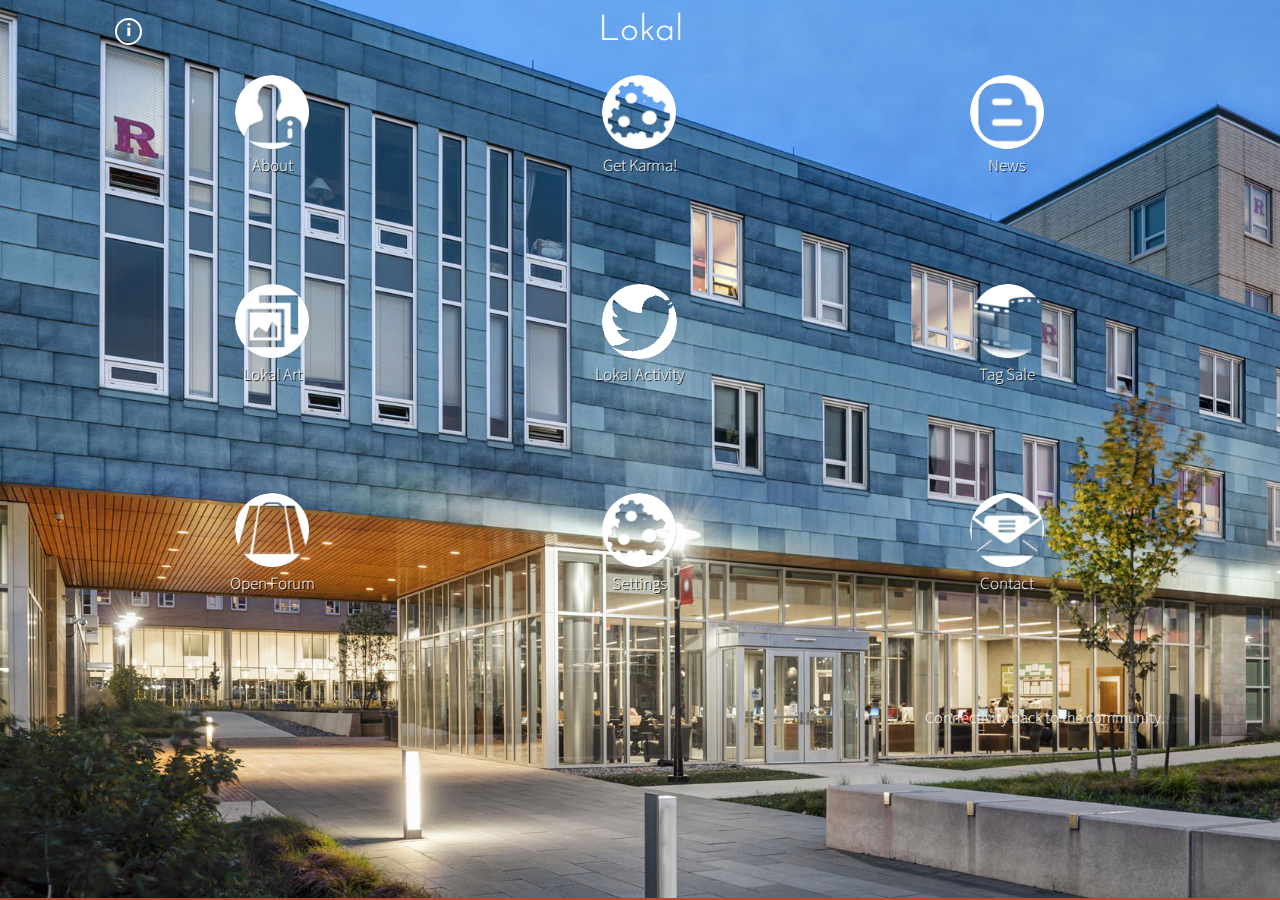
==== Source/static/index.html @ d19688f4 "Late update" ====
<!DOCTYPE html>
<!--[if IEMobile 7 ]>    <html class="no-js iem7"> <![endif]-->
<!--[if (gt IEMobile 7)|!(IEMobile)]><!--> <html class="no-js"> <!--<![endif]-->
    <head>

        <meta charset="utf-8">
        <title>Lokal</title>
        <meta name="description" content="">
        <meta name="HandheldFriendly" content="True">
        <meta name="MobileOptimized" content="320">
        <meta name="viewport" content="width=device-width, user-scalable=no, initial-scale=1.0, minimum-scale=1.0, maximum-scale=1.0">
        <!-- Cleartype for Windows Phone - uncomment below 1 line to apply-->
        <!--<meta http-equiv="cleartype" content="on">-->

        <link rel="apple-touch-icon-precomposed" sizes="144x144" href="images/touch/apple-touch-icon-144x144-precomposed.png">
        <link rel="apple-touch-icon-precomposed" sizes="114x114" href="images/touch/apple-touch-icon-114x114-precomposed.png">
        <link rel="apple-touch-icon-precomposed" sizes="72x72" href="images/touch/apple-touch-icon-72x72-precomposed.png">
        <link rel="apple-touch-icon-precomposed" href="images/touch/apple-touch-icon-57x57-precomposed.png">
        <link rel="shortcut icon" href="images/touch/apple-touch-icon.png">

        <!-- Tile icon for Win8 (144x144 + tile color)  - uncomment below 2 lines to apply-->
        <!--<meta name="msapplication-TileImage" content="images/touch/apple-touch-icon-144x144-precomposed.png">-->
        <!--<meta name="msapplication-TileColor" content="#222222">-->


        <!-- For iOS web apps. Delete if not needed. https://github.com/h5bp/mobile-boilerplate/issues/94 -->
        <!--
        <meta name="apple-mobile-web-app-capable" content="yes">
        <meta name="apple-mobile-web-app-status-bar-style" content="black">
        <meta name="apple-mobile-web-app-title" content="">
        -->

        <!-- This script prevents links from opening in Mobile Safari. https://gist.github.com/1042026 -->
        <!--
        <script>(function(a,b,c){if(c in b&&b[c]){var d,e=a.location,f=/^(a|html)$/i;a.addEventListener("click",function(a){d=a.target;while(!f.test(d.nodeName))d=d.parentNode;"href"in d&&(d.href.indexOf("http")||~d.href.indexOf(e.host))&&(a.preventDefault(),e.href=d.href)},!1)}})(document,window.navigator,"standalone")</script>
        -->
        
        <link href='http://fonts.googleapis.com/css?family=Source+Sans+Pro:100,200,300,400' rel='stylesheet' type='text/css'>
        <link href='http://fonts.googleapis.com/css?family=Josefin+Sans:100,300' rel='stylesheet' type='text/css'>
        

        <link rel="stylesheet" href="css/normalize.css">
        <!--<link rel="stylesheet" href="css/jquery.mobile-1.2.0.min.css">-->
        <link rel="stylesheet" href="css/jquery.mobile.structure-1.2.0.min.css">
        <script src="js/vendor/modernizr-2.6.2.min.js"></script>
        <link rel="stylesheet" href="css/flexslider.css">
        <link rel="stylesheet" href="css/photoswipe/photoswipe.css">
        
        <!-- change rel to rel="stylesheet/less" if you are using main-less.css file --> <link rel="stylesheet" href="css/main.css">
        <script src="js/less-1.3.3.min.js"></script>
        
        
        <!--<script src="js/vendor/zepto.min.js"></script>-->

        <script src="js/jquery-1.8.2.min.js"></script>
        <script src="js/jquery.mobile-1.2.0.min.js"></script>
        <script src="js/helper.js"></script>
        <script src="js/jquery.flexslider-min.js"></script>
        <script src="js/photoswipe/klass.min.js"></script>
        <script src="js/photoswipe/code.photoswipe.jquery-3.0.5.min.js"></script>
        <script src="js/jquery.easyListSplitter.js"></script>
        <script src="http://maps.google.com/maps/api/js?sensor=false"></script>
        
        <script src="js/forms.js"></script>
        <script src="js/main.js"></script>



        <!-- Google Analytics: change UA-XXXXX-X to be your site's ID. -->
        <script>
            var _gaq=[["_setAccount","UA-XXXXX-X"],["_trackPageview"]];
            (function(d,t){var g=d.createElement(t),s=d.getElementsByTagName(t)[0];g.async=1;
            g.src=("https:"==location.protocol?"//ssl":"//www")+".google-analytics.com/ga.js";
            s.parentNode.insertBefore(g,s)}(document,"script"));
        </script>
        
    </head>
    <body class="my-body">
        
        
        
        
        
        
        
        
        
<!-- Add your site or application content here -->
        <div id="home-page" class="page dark-page" data-theme="a" data-role="page">

            <div class="black-overlay"></div>
            <div id="header" data-role="header">
                <div class="margpage">
                    <h1>Lokal</h1>
                    <a href="info.html" data-role="none" data-transition="slideup" class="top-button left">i</a>
                </div>
            </div>
            <div class="ui-body padpage">
                
                <div class="menu">
                    <ul class="child-left">
                        <li>
                            <a href="about.html" class="menu-item">
                                <img src="images/home-icons/icon-about.png" alt="About">
                                <span>About</span>
                            </a>
                        </li>
                        <li>
                            <a href="services.html" class="menu-item">
                                <img src="images/home-icons/icon-products.png" alt="Services">
                                <span>Get Karma!</span>
                            </a>
                        </li>
                        <li>
                            <a href="blog.html" class="menu-item">
                                <img src="images/home-icons/icon-blog.png" alt="Blog">
                                <span>News</span>
                            </a>
                        </li>
                        
                        
                        
                        
                        <li>
                            <a href="gallery.html" class="menu-item">
                                <img src="images/home-icons/icon-gallery.png" alt="Gallery">
                                <span>Lokal Art</span>
                            </a>
                        </li>
                        <li>
                            <a href="activity.html" class="menu-item">
                                <img src="images/home-icons/icon-twitter.png" alt="Join Us">
                                <span>Lokal Activity</span>
                            </a>
                        </li>
                        
                        
                        
                        <li>
                            <a href="videos.html" class="menu-item">
                                <img src="images/home-icons/icon-videos.png" alt="Videos">
                                <span>Tag Sale</span>
                            </a>
                        </li>
                        <li>
                            <a href="portfolio.html" class="menu-item">
                                <img src="images/home-icons/icon-portfolio.png" alt="Portfolio">
                                <span>Open Forum</span>
                            </a>
                        </li>
                        
                        <li>
                            <a href="typography.html" class="menu-item">
                                <img src="images/home-icons/icon-products.png" alt="Typography">
                                <span>Settings</span>
                            </a>
                        </li>
                        <li>
                            <a href="contact.html" class="menu-item">
                                <img src="images/home-icons/icon-contact.png" alt="Contact">
                                <span>Contact</span>
                            </a>
                        </li>
                    </ul>
                        
                        
                        
                </div>
                
                
            </div>
            <div id="footer" data-role="footer">
                <div class="padpage group">
                    <div class="social left ">
                        <ul class="child-left">
                            <li> <a href="#" class="twitter" title="Follow us on Twitter"></a> </li>
                            <li> <a href="#" class="facebook" title="Like us on Facebook" ></a> </li>
                            <li> <a href="#" class="linkedin" title="Follow us on Linkedin"></a> </li>
                        </ul>
                    </div>
                    <div class="slogan right">
                        Connectivity back to the community.
                    </div>
                </div>
            </div>
            
        
        </div>

        <script>
            var images = ["1.jpg", "2.jpg", "3.jpg", "4.jpg", "5.jpg", "6.jpg", "7.jpg", "8.jpg", "9.jpg"];
            $('#home-page').css({'background-image': 'url(images/local-img/' + images[Math.floor(Math.random()*images.length)] + ')',
            });
        </script>
        
        
    </body>
</html>
---- Source/static/css/photoswipe/photoswipe.css ----
/*
 * photoswipe.css
 * Copyright (c) %%year%% by Code Computerlove (http://www.codecomputerlove.com)
 * Licensed under the MIT license
 *
 * Default styles for PhotoSwipe
 * Avoid any position or dimension based styles
 * where possible, unless specified already here.
 * The gallery automatically works out gallery item
 * positions etc.
 */

 
body.ps-active, body.ps-building, div.ps-active, div.ps-building
{
	background: #000;
	overflow: hidden;
}
body.ps-active *, div.ps-active *
{ 
	-webkit-tap-highlight-color:  rgba(255, 255, 255, 0); 
	display: none;
}
body.ps-active *:focus, div.ps-active *:focus 
{ 
	outline: 0; 
}


/* Document overlay */
div.ps-document-overlay 
{
	background: #000;
}


/* UILayer */
div.ps-uilayer { 
	
	background: #000;
	cursor: pointer;
	
}


/* Zoom/pan/rotate layer */
div.ps-zoom-pan-rotate{
	background: #000;
}
div.ps-zoom-pan-rotate *  { display: block; }


/* Carousel */
div.ps-carousel-item-loading 
{ 
	background: url(../../images/photoswipe/loader.gif) no-repeat center center; 
}

div.ps-carousel-item-error 
{ 
	background: url(../../images/photoswipe/error.gif) no-repeat center center; 
}


/* Caption */
div.ps-caption
{ 
	background: #000000;
	background: -moz-linear-gradient(top, #303130 0%, #000101 100%);
	background: -webkit-gradient(linear, left top, left bottom, color-stop(0%,#303130), color-stop(100%,#000101));
	border-bottom: 1px solid #42403f;
	color: #ffffff;
	font-size: 13px;
	font-family: "Lucida Grande", Helvetica, Arial,Verdana, sans-serif;
	text-align: center;
}
div.ps-caption *  { display: inline; }

div.ps-caption-bottom
{ 
	border-top: 1px solid #42403f;
	border-bottom: none;
	min-height: 44px;
}

div.ps-caption-content
{
	padding: 13px;
	display: block;
}


/* Toolbar */
div.ps-toolbar
{ 
	background: #000000;
	background: -moz-linear-gradient(top, #303130 0%, #000101 100%);
	background: -webkit-gradient(linear, left top, left bottom, color-stop(0%,#303130), color-stop(100%,#000101));
	border-top: 1px solid #42403f;
	color: #ffffff;
	font-size: 13px;
	font-family: "Lucida Grande", Helvetica, Arial,Verdana, sans-serif;
	text-align: center;
	height: 44px;
	display: table;
	table-layout: fixed;
}
div.ps-toolbar * { 
	display: block;
}

div.ps-toolbar-top 
{
	border-bottom: 1px solid #42403f;
	border-top: none;
}

div.ps-toolbar-close, div.ps-toolbar-previous, div.ps-toolbar-next, div.ps-toolbar-play
{
	cursor: pointer;
	display: table-cell;
}

div.ps-toolbar div div.ps-toolbar-content
{
	width: 44px;
	height: 44px;
	margin: 0 auto 0;
	background-image: url(../../images/photoswipe/icons.png);
	background-repeat: no-repeat;
}

div.ps-toolbar-close div.ps-toolbar-content
{
	background-position: 0 0;
}

div.ps-toolbar-previous div.ps-toolbar-content
{
	background-position: -44px 0;
}

div.ps-toolbar-previous-disabled div.ps-toolbar-content
{
	background-position: -44px -44px;
}

div.ps-toolbar-next div.ps-toolbar-content
{
	background-position: -132px 0;
}

div.ps-toolbar-next-disabled div.ps-toolbar-content
{
	background-position: -132px -44px;
}

div.ps-toolbar-play div.ps-toolbar-content
{
	background-position: -88px 0;
}

/* Hi-res display */
@media only screen and (-webkit-min-device-pixel-ratio: 1.5),
       only screen and (-moz-min-device-pixel-ratio: 1.5),
       only screen and (min-resolution: 240dpi)
{
	div.ps-toolbar div div.ps-toolbar-content
	{
		-moz-background-size: 176px 88px;
		-o-background-size: 176px 88px;
		-webkit-background-size: 176px 88px;
		background-size: 176px 88px;
		background-image: url(../../images/photoswipe/icons@2x.png);
	}
}
---- Source/static/css/main.css ----
/*
 * HTML5 Boilerplate
 *
 * What follows is the result of much research on cross-browser styling.
 * Credit left inline and big thanks to Nicolas Gallagher, Jonathan Neal,
 * Kroc Camen, and the H5BP dev community and team.
 */
/* ==========================================================================
   Base styles: opinionated defaults
   ========================================================================== */
html,
button,
input,
select,
textarea {
  color: #222;
}
body {
  font-size: 1em;
  line-height: 1.4;
}
/*
 * Remove the gap between images and the bottom of their containers: h5bp.com/i/440
 */
img {
  vertical-align: middle;
}
/*
 * Remove default fieldset styles.
 */
fieldset {
  border: 0;
  margin: 0;
  padding: 0;
}
/*
 * Allow only vertical resizing of textareas.
 */
textarea {
  resize: vertical;
}
/* ==========================================================================
   Author's custom styles
   ========================================================================== */
/* ==========================================================================
   Helper classes
   ========================================================================== */
/* Prevent callout */
.nocallout {
  -webkit-touch-callout: none;
}
.pressed {
  background-color: rgba(0, 0, 0, 0.7);
}
/* A hack for HTML5 contenteditable attribute on mobile */
textarea[contenteditable] {
  -webkit-appearance: none;
}
/* A workaround for S60 3.x and 5.0 devices which do not animated gif images if
   they have been set as display: none */
.gifhidden {
  position: absolute;
  left: -100%;
}
/*
 * Image replacement
 */
.ir {
  background-color: transparent;
  background-repeat: no-repeat;
  border: 0;
  direction: ltr;
  display: block;
  overflow: hidden;
  text-align: left;
  text-indent: -999em;
}
.ir br {
  display: none;
}
/*
 * Hide from both screenreaders and browsers: h5bp.com/u
 */
.hidden {
  display: none !important;
  visibility: hidden;
}
/*
 * Hide only visually, but have it available for screenreaders: h5bp.com/v
 */
.visuallyhidden {
  border: 0;
  clip: rect(0 0 0 0);
  height: 1px;
  margin: -1px;
  overflow: hidden;
  padding: 0;
  position: absolute;
  width: 1px;
}
/*
 * Extends the .visuallyhidden class to allow the element to be focusable
 * when navigated to via the keyboard: h5bp.com/p
 */
.visuallyhidden.focusable:active,
.visuallyhidden.focusable:focus {
  clip: auto;
  height: auto;
  margin: 0;
  overflow: visible;
  position: static;
  width: auto;
}
/*
 * Hide visually and from screenreaders, but maintain layout
 */
.invisible {
  visibility: hidden;
}
/**
 * Clearfix helper
 * Used to contain floats: h5bp.com/q
 */
.clearfix:before,
.clearfix:after {
  content: "";
  display: table;
}
.clearfix:after {
  clear: both;
}
/*
 * For IE 6/7 only
 * Include this rule to trigger hasLayout and contain floats.
 */
.clearfix {
  *zoom: 1;
}
/*************************************
***************** MAIN STARTS HERE 
**************************************/
/* ==========================================================================
    Force Element To Self-Clear its Children
    http://css-tricks.com/snippets/css/clear-fix/
   ========================================================================== */
.group:before,
.group:after {
  content: "";
  display: table;
}
.group:after {
  clear: both;
}
.group {
  zoom: 1;
  /* For IE 6/7 (trigger hasLayout) */

}
ul,
li {
  list-style-type: none;
}
ul,
li,
p {
  margin: 0;
  padding: 0;
}
a,
a:active,
a:visited,
a:hover {
  text-decoration: none;
}
/*************************************
***************** MULTI PURPOSE MIXINS
**************************************/
.left {
  float: left;
}
.left-important {
  float: left !important;
}
.right {
  float: right;
}
.right-important {
  float: right !important;
}
ul.child-left li {
  float: left;
}
ul.child-left-important li {
  float: left !important;
}
ul.child-right li {
  float: right;
}
ul.child-right-important li {
  float: right !important;
}
.bottom-margin-killer {
  margin-bottom: 0 !important;
}
.hide {
  display: none;
}
.my-body .ui-body-a .ui-link {
  text-decoration: none;
  /*color: @themeColor;*/

}
body {
  background: #000;
}
.ui-body {
  padding: 0;
}
.ui-page {
  background: url(http://localhost/app-preview/water-submission/water-html/css/../images/tile.png) repeat #ffffff;
  text-shadow: none;
  color: #000000;
  font-family: "Source Sans Pro";
  font-weight: 300;
  font-size: 15px;
  border-bottom: 2px solid #c7432b !important;
}
::selection {
  background-color: #c7432b;
  color: #fff;
}
::-moz-selection {
  background-color: #c7432b;
  color: #fff;
}
/*************************************
***************** TYPOGRAPHY + COMPONENTS
**************************************/
a {
  color: #c7432b;
}
p {
  margin-bottom: 25px;
}
.title {
  font-size: 20px;
  font-family: "Josefin Sans";
  color: #c7432b;
  font-weight: 300;
}
.highlight {
  padding: 0 1%;
  background: #c7432b;
  color: #fff;
  font-size: 15px;
  margin-top: 5px;
  display: block;
}
.highlight.left {
  margin-right: 5px;
}
.highlight.right {
  margin-left: 5px;
}
.highlight:hover {
  color: #c7432b;
  background: #fff;
}
h1 {
  color: #c7432b;
  font-family: "Josefin Sans";
  font-size: 31px;
  font-weight: 300;
  text-shadow: none;
  margin-top: 0;
  margin-bottom: 5px;
}
h1.mini {
  font-size: 22px;
}
h1.special {
  color: #fff;
  background: #c7432b;
  padding: 1% 3%;
}
h2 {
  color: #000000;
  font-family: "Josefin Sans";
  font-size: 21px;
  font-weight: 300;
  text-shadow: none;
  margin-top: 20px;
  margin-bottom: 0px;
}
h2.mini {
  font-size: 15px;
}
h2.special {
  color: #fff;
  background: #c7432b;
  padding: 1% 3%;
}
h3 {
  color: #000000;
  font-family: "Source Sans Pro";
  font-size: 20px;
  font-weight: 300;
  text-shadow: none;
  margin-top: 35px;
  margin-bottom: 20px;
}
h3.mini {
  font-size: 15px;
}
.column-container .column {
  box-sizing: border-box;
  -moz-box-sizing: border-box;
  -webkit-box-sizing: border-box;
  width: 100%;
  padding: 0 8% 0 0;
  text-align: justify;
  font-size: 13px;
}
.column-container.column-1 .column {
  text-align: justify;
}
.column-container.column-2 .column {
  width: 50%;
  float: left;
}
.column-container.column-3 .column {
  width: 33%;
  float: left;
}
.column-container.column-4 .column {
  width: 25%;
  float: left;
}
.border {
  padding-bottom: 15px;
  margin-bottom: 20px;
  border-bottom: 2px solid #c7432b;
}
.margpage {
  margin-left: 9%;
  margin-right: 9%;
  position: relative;
}
.margpage.margtop {
  margin-top: 9%;
}
.margpage.margbottom {
  margin-bottom: 9%;
}
.padpage {
  padding-left: 9%;
  padding-right: 9%;
  position: relative;
}
.padpage.padtop {
  padding-top: 9%;
}
.padpage.padbottom {
  padding-bottom: 9%;
}
.flexslider {
  border: 0;
  margin-bottom: 20px;
}
.flexslider img {
  width: 100%;
}
.back-button {
  display: block;
  width: 23px;
  height: 23px;
  font-size: 19px;
  line-height: 23px;
  font-weight: bold;
  font-family: "Josefin Sans";
  text-align: center;
  right: 18px;
  top: 8px;
  right: 0;
  top: 3px;
  z-index: 100;
  margin: 1% 1% 3% 4%;
  transition: all 0.15s;
  -webkit-transition: all 0.15s;
  /* Safari and Chrome */

  -moz-transition: all 0.15s;
  /* Firefox 4 */

  -o-transition: all 0.15s;
  /* Opera */

  -ms-transition: all 0.15s;
  /* IE*/

  border-radius: 20px;
  -webkit-border-radius: 20px;
  -moz-border-radius: 20px;
  -o-border-radius: 20px;
  -ms-border-radius: 20px;
  -khtml-border-radius: 20px;
  color: #c7432b;
  border: 2px solid #c7432b;
}
.back-button:hover {
  background: #c7432b;
  color: white;
}
.top-button,

.menu-button {
  display: block;
  width: 23px;
  height: 23px;
  font-size: 19px;
  line-height: 23px;
  font-weight: bold;
  font-family: "Josefin Sans";
  text-align: center;
  position: absolute;
  right: 18px;
  top: 8px;
  right: 0;
  top: 3px;
  z-index: 100;
  transition: all 0.15s;
  -webkit-transition: all 0.15s;
  /* Safari and Chrome */

  -moz-transition: all 0.15s;
  /* Firefox 4 */

  -o-transition: all 0.15s;
  /* Opera */

  -ms-transition: all 0.15s;
  /* IE*/

  /*
     to make it black (invert color)
    color: black;
    border: 2px solid black;
    &:hover{
        background: black;
        color: white;
    }
    */

  color: white;
  border: 2px solid white;
  border-radius: 20px;
  -webkit-border-radius: 20px;
  -moz-border-radius: 20px;
  -o-border-radius: 20px;
  -ms-border-radius: 20px;
  -khtml-border-radius: 20px;
}

.menu-item {
  text-shadow: -1px 1px 8px #ffc, 1px -1px 8px #fff;
}

.top-button:hover,
.menu-button:hover {
  background: white;
  color: black;
}
.top-button.left,
.menu-button.left {
  right: auto;
  left: 0;
}
.theme-text {
  color: #c7432b;
  font-size: 18px;
  font-family: "Source Sans Pro";
  font-weight: 200;
}
a.link {
  position: relative;
  padding-right: 30px;
}
a.link span.arrow {
  width: 30px;
  height: 28px;
  position: absolute;
  right: 0;
  top: 0;
  background: url(http://localhost/app-preview/water-submission/water-html/css/../images/bg_direction_nav.png) no-repeat right center;
  display: block;
}
.input,
.textarea {
  border-width: 1px 1px 1px 1px;
  border-color: #e9e9e9 #b6b6b6 #b6b6b6 #e9e9e9;
  border-style: solid;
  color: #c7432b;
  margin-bottom: 20px;
  width: 100%;
  border-radius: 0;
  -webkit-border-radius: 0;
  -moz-border-radius: 0;
  -o-border-radius: 0;
  -ms-border-radius: 0;
  -khtml-border-radius: 0;
}
.input:focus,
.textarea:focus {
  border-color: #c7432b;
  outline: 1px solid #f4d1ca;
}
.input.required,
.textarea.required {
  border-left: 2px solid #c7432b !important;
}
.textarea {
  min-height: 100px;
}
.button {
  background: #c7432b;
  border: 0;
  width: 100%;
  padding: 5px 0;
  margin: 10px 0;
  color: white;
  display: block;
  font-size: 13px;
  font-family: "Source Sans Pro";
  font-weight: 300;
  box-shadow: 1px 1px 1px #999999;
  -webkit-box-shadow: 1px 1px 1px #999999;
  -moz-box-shadow: 1px 1px 1px #999999;
  -o-box-shadow: 1px 1px 1px #999999;
  -ms-box-shadow: 1px 1px 1px #999999;
  border-radius: 0;
  -webkit-border-radius: 0;
  -moz-border-radius: 0;
  -o-border-radius: 0;
  -ms-border-radius: 0;
  -khtml-border-radius: 0;
  transition: all 0.15s;
  -webkit-transition: all 0.15s;
  /* Safari and Chrome */

  -moz-transition: all 0.15s;
  /* Firefox 4 */

  -o-transition: all 0.15s;
  /* Opera */

  -ms-transition: all 0.15s;
  /* IE*/

}
.button:hover {
  background: #dc715d;
}
.button.small {
  display: inline-block;
  padding: 5px 10px;
  width: auto;
}
.button.large {
  font-size: 17px;
  padding: 12px 0;
}
.button.left {
  margin-right: 5px;
}
.button.right {
  margin-left: 5px;
}
.message {
  display: none;
  padding: 5px;
  background-image: url(http://localhost/app-preview/water-submission/water-html/css/../images/icons/icon-close.png);
  background-repeat: no-repeat;
  background-position: right center;
  color: white;
  font-size: 16px;
  font-weight: bold;
  font-family: "Josefin Sans";
  margin: 0 0 10px;
}
.success-message {
  background-color: #00a75a;
  box-shadow: 1px 1px 1px #00743f;
  -webkit-box-shadow: 1px 1px 1px #00743f;
  -moz-box-shadow: 1px 1px 1px #00743f;
  -o-box-shadow: 1px 1px 1px #00743f;
  -ms-box-shadow: 1px 1px 1px #00743f;
}
.warning-message {
  background-color: #ffc40d;
  box-shadow: 1px 1px 1px #d9a400;
  -webkit-box-shadow: 1px 1px 1px #d9a400;
  -moz-box-shadow: 1px 1px 1px #d9a400;
  -o-box-shadow: 1px 1px 1px #d9a400;
  -ms-box-shadow: 1px 1px 1px #d9a400;
}
.error-message {
  background-color: #c7432b;
  box-shadow: 1px 1px 1px #9d3522;
  -webkit-box-shadow: 1px 1px 1px #9d3522;
  -moz-box-shadow: 1px 1px 1px #9d3522;
  -o-box-shadow: 1px 1px 1px #9d3522;
  -ms-box-shadow: 1px 1px 1px #9d3522;
}
.notification-message {
  background-color: #767676;
  box-shadow: 1px 1px 1px #5d5d5d;
  -webkit-box-shadow: 1px 1px 1px #5d5d5d;
  -moz-box-shadow: 1px 1px 1px #5d5d5d;
  -o-box-shadow: 1px 1px 1px #5d5d5d;
  -ms-box-shadow: 1px 1px 1px #5d5d5d;
}
.content-box {
  background: #fff;
  box-shadow: 1px 1px 1px #d8d8d8;
  -webkit-box-shadow: 1px 1px 1px #d8d8d8;
  -moz-box-shadow: 1px 1px 1px #d8d8d8;
  -o-box-shadow: 1px 1px 1px #d8d8d8;
  -ms-box-shadow: 1px 1px 1px #d8d8d8;
  position: relative;
  margin: 1% 1% 3% 1%;
  /* everything is little padded inside */

  /* used in blog*/

  /* title and content is padded, but images and links and everything else touches the walls */

  /* used in portfolio */

}
.content-box .title {
  display: block;
  margin-bottom: 5px;
  margin-top: 5px;
}
.content-box .image {
  margin-bottom: 10px;
}
.content-box .image img {
  width: 100%;
}
.content-box .foot {
  margin-top: 5px;
}
.content-box .image {
  overflow: hidden;
  display: block;
}
.content-box .image img {
  width: 100%;
}
.content-box.type-1 {
  padding: 3%;
}
.content-box.type-2 .image {
  margin-bottom: 3%;
}
.content-box.type-2 .title,
.content-box.type-2 .content {
  padding: 0 3%;
}
ul.general li {
  margin-bottom: 25px;
}
.content {
  text-align: justify;
  font-family: "Source Sans Pro";
  font-size: 13px;
}
.map-control {
  display: block;
  background: url(http://localhost/app-preview/water-submission/water-html/css/../images/icons/icon-map.png) no-repeat center -10px;
  width: 100%;
  height: 43px;
  transition: all 0.15s;
  -webkit-transition: all 0.15s;
  /* Safari and Chrome */

  -moz-transition: all 0.15s;
  /* Firefox 4 */

  -o-transition: all 0.15s;
  /* Opera */

  -ms-transition: all 0.15s;
  /* IE*/

}
.map-control:hover {
  background-position: center top;
}
/*************************************
***************** DARK PAGE DIFFERENT THEME
**************************************/
.dark-page {
  background: #000;
  color: #fff;
}
.dark-page h1,
.dark-page h2,
.dark-page h3 {
  color: #fff;
}
.dark-page #header h1,
.dark-page .header h1,
.dark-page #header h2,
.dark-page .header h2,
.dark-page #header h3,
.dark-page .header h3 {
  color: #fff;
}
.dark-page .content {
  color: #000000;
}
.dark-page .top-button {
  color: white;
  border: 2px solid white;
}
.dark-page .top-button:hover {
  background: white;
  color: black;
}
.dark-page .social ul li a.twitter {
  background-image: url(http://localhost/app-preview/water-submission/water-html/css/../images/social/icon-twitter.png);
}
.dark-page .social ul li a.facebook {
  background-image: url(http://localhost/app-preview/water-submission/water-html/css/../images/social/icon-facebook.png);
}
.dark-page .social ul li a.linkedin {
  background-image: url(http://localhost/app-preview/water-submission/water-html/css/../images/social/icon-linkedin.png);
}
.dark-page .slogan {
  color: white;
}
/*************************************
***************** HEADER + FOOTER
**************************************/
/*COMMON HEADER CODE FOR ALL PAGES */
#header,
.header {
  background: #c7432b;
  padding-top: 6px;
  margin-bottom: 20px;
  border: 0;
  box-shadow: 1px 0px 4px #000000;
  -webkit-box-shadow: 1px 0px 4px #000000;
  -moz-box-shadow: 1px 0px 4px #000000;
  -o-box-shadow: 1px 0px 4px #000000;
  -ms-box-shadow: 1px 0px 4px #000000;
}
#header h1,
.header h1 {
  color: #fff;
  font-family: "Josefin Sans";
  font-size: 27px;
  font-weight: 300;
  text-shadow: none;
  text-align: center;
  margin-top: 0;
  margin-bottom: 5px;
}
#header h2,
.header h2 {
  color: #000;
  font-family: "Josefin Sans";
  font-size: 21px;
  font-weight: 300;
  text-shadow: none;
  text-align: center;
  margin-top: 0;
  margin-bottom: 0px;
}
#footer,
.footer {
  margin-bottom: 10px;
}
/*************************************
***************** HOME PAGE
**************************************/
.black-overlay {
  width: 100%;
  height: 100%;
  position: absolute;
  left: 0;
  top: 0;
  background: url(http://localhost/app-preview/water-submission/water-html/css/../images/black-overlay.png) repeat 0 0;
  z-index: 0;
}
#home-page {
  /*background: url(../images/bg.png) #000 no-repeat;*/

  /*background: url(http://lorempixel.com/1024/576/) #000000 no-repeat;*/
  background-size: auto 100%;
  color: #fff;
}
#home-page #header,
#home-page .header {
  background: none !important;
  padding-top: 0 !important;
  margin-bottom: 0 !important;
  box-shadow: 0 0 0 0 !important;
  -webkit-box-shadow: 0 0 0 0 !important;
  -moz-box-shadow: 0 0 0 0 !important;
  -o-box-shadow: 0 0 0 0 !important;
  -ms-box-shadow: 0 0 0 0 !important;
}
#home-page #header h1,
#home-page .header h1 {
  font-size: 36px;
  margin-top: 6px;
  margin-bottom: 19px;
}
#home-page #header h2,
#home-page .header h2 {
  margin-top: 20px !important;
}
#home-page .top-button {
  position: absolute;
  margin-top: -13px;
  top: 50%;
  right: 0;
}
.menu ul {
  width: 100%;
}
.menu ul li {
  display: block;
  width: 30%;
  min-width: 75px;
  margin-right: 5%;
  margin-bottom: 10%;
}
.menu ul li:nth-child(3n+3) {
  margin-right: 0;
  float: right;
}
.menu ul li a,
.menu ul li img {
  transition: all 0.15s;
  -webkit-transition: all 0.15s;
  /* Safari and Chrome */

  -moz-transition: all 0.15s;
  /* Firefox 4 */

  -o-transition: all 0.15s;
  /* Opera */

  -ms-transition: all 0.15s;
  /* IE*/

}
.menu ul li a {
  color: white;
  display: block;
  font-size: 17px;
  font-family: "Source Sans Pro";
  font-weight: 300 !important;
  text-transform: capitalize;
  text-align: center;
  text-shadow: 1px 1px 0px #000;
}
.menu ul li a img {
  margin-bottom: 5px;
  border-radius: 50px;
  width: 75px;
}
.menu ul li a:hover img {
  /*.transformer(scaleX(-1));*/

  background-color: #c7432b;
}
.menu ul li a span {
  display: block;
}
.social ul li {
  margin-right: 4px;
}
.social ul li a {
  display: block;
  width: 32px;
  height: 32px;
  background-repeat: no-repeat;
  background-position: 0 0;
  transition: all 0.15s;
  -webkit-transition: all 0.15s;
  /* Safari and Chrome */

  -moz-transition: all 0.15s;
  /* Firefox 4 */

  -o-transition: all 0.15s;
  /* Opera */

  -ms-transition: all 0.15s;
  /* IE*/

}
.social ul li a:hover {
  transform: scaleX(-1);
  -webkit-transform: scaleX(-1);
  -moz-transform: scaleX(-1);
  -o-transform: scaleX(-1);
  -ms-transform: scaleX(-1);
}
.social ul li a.twitter {
  background-image: url(http://localhost/app-preview/water-submission/water-html/css/../images/social/icon-twitter-black.png);
}
.social ul li a.facebook {
  background-image: url(http://localhost/app-preview/water-submission/water-html/css/../images/social/icon-facebook-black.png);
}
.social ul li a.linkedin {
  background-image: url(http://localhost/app-preview/water-submission/water-html/css/../images/social/icon-linkedin-black.png);
}
.slogan {
  text-align: right;
  font-size: 16px;
  color: black;
  font-family: "Source Sans Pro";
  font-weight: regular;
  line-height: 32px;
}
/*************************************
***************** TWITTER FEED CSS
**************************************/
#twitter_update_list li {
  margin: 0 0 10px;
  padding: 7px;
  background: #fff;
}
#twitter_update_list li span {
  color: #000000;
}
#twitter_update_list li span a {
  display: inline !important;
  margin: 0;
  float: none;
}
#twitter_update_list li a {
  color: #c7432b;
  display: block;
  margin-top: 5px;
  transition: all 0.2s;
  -webkit-transition: all 0.2s;
  /* Safari and Chrome */

  -moz-transition: all 0.2s;
  /* Firefox 4 */

  -o-transition: all 0.2s;
  /* Opera */

  -ms-transition: all 0.2s;
  /* IE*/

}
#twitter_update_list li a:hover {
  color: #9d3522;
}
/*************************************
***************** INFO PAGE 
**************************************/
#info-page {
  /*background: #000 !important;*/

  background-size: auto 100%;
  /*color: #fff;*/

}
#info-page #header {
  background: none !important;
  box-shadow: 0 0 0 0 !important;
  -webkit-box-shadow: 0 0 0 0 !important;
  -moz-box-shadow: 0 0 0 0 !important;
  -o-box-shadow: 0 0 0 0 !important;
  -ms-box-shadow: 0 0 0 0 !important;
}
/*************************************
***************** GALLERY PAGE  
**************************************/
/* hover effect on gallery albums for desktops */
.no-touch .gallery li a.album-photo img {
  width: 150%;
  margin-left: -25%;
  transition: all 0.15s;
  -webkit-transition: all 0.15s;
  /* Safari and Chrome */

  -moz-transition: all 0.15s;
  /* Firefox 4 */

  -o-transition: all 0.15s;
  /* Opera */

  -ms-transition: all 0.15s;
  /* IE*/

}
.no-touch .gallery li:hover a.album-photo img {
  width: 100%;
  margin-left: 0;
}
.gallery li {
  box-shadow: 1px 1px 1px #888888;
  -webkit-box-shadow: 1px 1px 1px #888888;
  -moz-box-shadow: 1px 1px 1px #888888;
  -o-box-shadow: 1px 1px 1px #888888;
  -ms-box-shadow: 1px 1px 1px #888888;
  margin-bottom: 25px;
  position: relative;
}
.gallery li a {
  display: block;
}
.gallery li .counter {
  transition: all 0.15s;
  -webkit-transition: all 0.15s;
  /* Safari and Chrome */

  -moz-transition: all 0.15s;
  /* Firefox 4 */

  -o-transition: all 0.15s;
  /* Opera */

  -ms-transition: all 0.15s;
  /* IE*/

  position: absolute;
  font-family: "Josefin Sans";
  font-size: 100px;
  top: 0;
  left: 10px;
  opacity: 0.4;
  color: white;
  text-shadow: 1px 1px 1px #000;
  line-height: 110px;
  display: block;
  filter: alpha(opacity=40);
}
.gallery li a.album-photo {
  height: 105px;
  overflow: hidden;
}
.gallery li a.album-photo img {
  width: 100%;
}
.gallery li a.album-detail {
  height: 25px;
  line-height: 27px;
  font-size: 15px;
  font-family: "Josefin Sans";
  text-transform: capitalize;
  color: white;
  background: #000;
  padding: 0 10px;
}
/*************************************
***************** GALLERY PHOTOS PAGE  
**************************************/
.gallery-items {
  margin-bottom: 20px;
}
.gallery-items .title {
  text-align: center;
  margin: 100px 0;
}
.gallery-items ul {
  float: left;
  width: 100%;
}
.gallery-items ul li {
  margin-bottom: 10px;
}
.gallery-items ul li img,
.gallery-items ul li iframe {
  width: 95%;
}
.gallery-items .image {
  display: block;
}
.gallery-items.column-2 ul {
  width: 50%;
}
.gallery-items.column-2 ul li img,
.gallery-items.column-2 ul li iframe {
  width: 95%;
}
.gallery-items.column-3 ul {
  width: 33%;
}
.gallery-items.column-3 ul li img,
.gallery-items.column-3 ul li iframe {
  width: 90%;
}
.gallery-items.column-4 ul {
  width: 25%;
}
.gallery-items.column-4 ul li img,
.gallery-items.column-4 ul li iframe {
  width: 90%;
}
/*************************************
***************** SERVICES PAGE 
**************************************/
.products .line-graphic,
.services .line-graphic {
  position: absolute;
  left: 0;
  top: 0;
  width: 2px;
  height: 100%;
  background: #c7432b;
  transition: all 0.15s;
  -webkit-transition: all 0.15s;
  /* Safari and Chrome */

  -moz-transition: all 0.15s;
  /* Firefox 4 */

  -o-transition: all 0.15s;
  /* Opera */

  -ms-transition: all 0.15s;
  /* IE*/

}
.products .icon,
.services .icon {
  height: 20px;
  margin-top: 4px;
}
/*************************************
***************** BLOG PAGE 
**************************************/
.blog {
  margin-bottom: 25px;
}
.blog.listing .image {
  max-height: 120px;
}
.blog.listing .content {
  max-height: 104px;
  overflow: hidden;
}
.blog .date,
.blog .read-more {
  font-size: 13px;
  font-family: "Source Sans Pro";
  font-weight: 200;
  line-height: 26px;
}
.blog .date {
  color: #b6b6b6;
}
.blog .read-more {
  color: #c7432b;
}
/*************************************
***************** CONTACT PAGE
**************************************/
#map {
  margin-top: 10px;
  height: 200px;
}
/*************************************
***************** JOIN US PAGE
**************************************/
#join-us-page {
  /* because 'apply' text takes 50px, we give more padding on right */

}
#join-us-page .link {
  padding-right: 77px;
}
#join-us-page .apply {
  position: absolute;
  right: 30px;
  text-align: right;
  top: 0;
}
/*************************************
***************** TYPOGRAPHY
**************************************/
#typography-page .message {
  display: block !important;
}
/* ==========================================================================
   EXAMPLE Media Queries for Responsive Design.
   Theses examples override the primary ('mobile first') styles.
   Modify as content requires.
   ========================================================================== */
@media only screen and (min-width: 800px) {
  /* Style adjustments for viewports that meet the condition */
}
@media only screen and (max-width: 380px) {
  /* Style adjustments for viewports that meet the condition */
  /*
      .top-button{
          width: 18px;
          height: 18px;
          font-size: 14px;
          line-height: 18px;
      }
      */
}
@media only screen and (-webkit-min-device-pixel-ratio: 1.5), only screen and (min-resolution: 144dpi) {
  /* Style adjustments for viewports that meet the condition */
}

#map-canvas {
	width:100%;
    height:calc(100% - 0);
    position:absolute;
    right:0;
    top:50px;
    bottom:0;
    overflow:hidden;
}
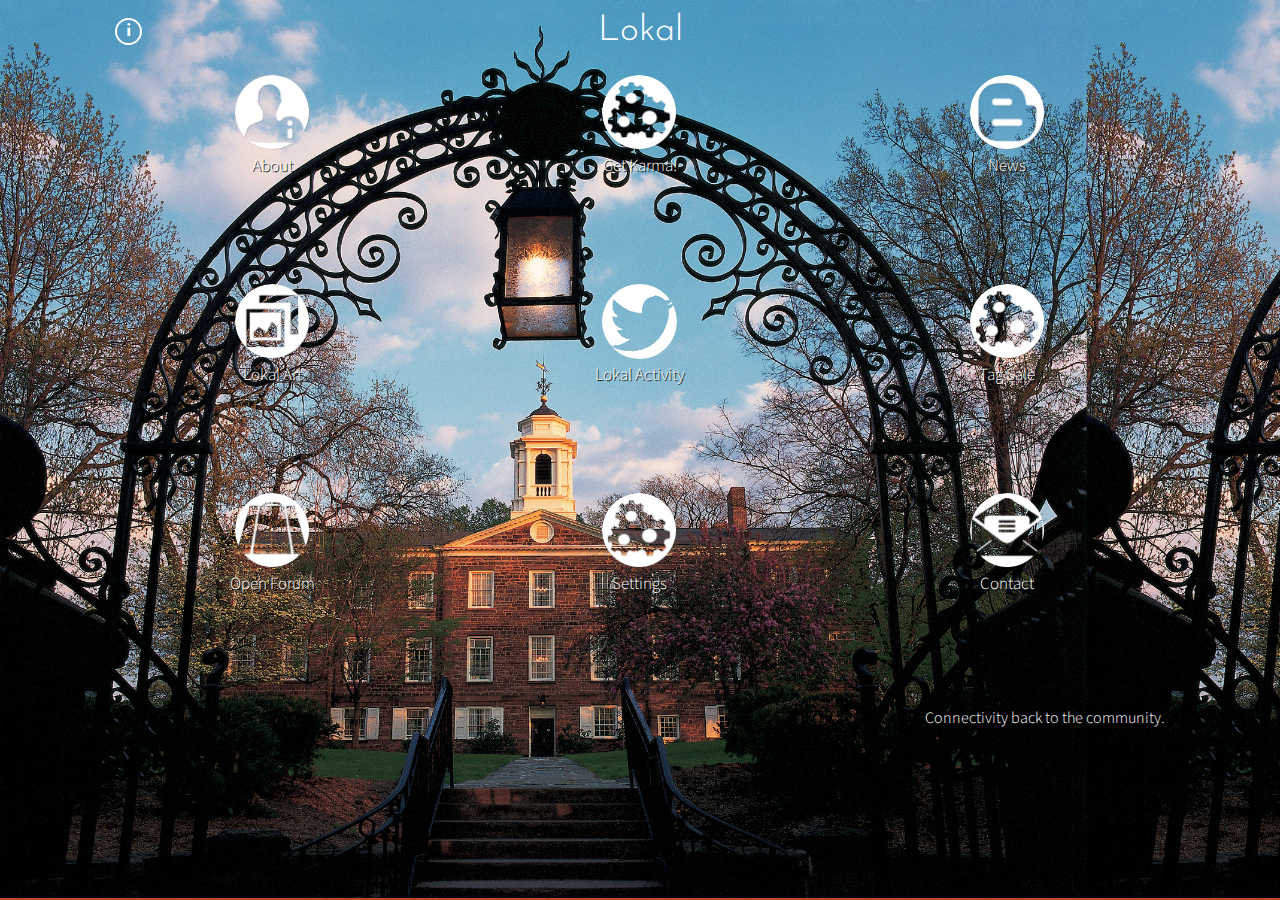
==== commit 89fa00d9: "Late update" ====
--- a/Source/static/index.html
+++ b/Source/static/index.html
@@ -50,7 +50,7 @@
         <script src="js/less-1.3.3.min.js"></script>
         
         
-        <!--<script src="js/vendor/zepto.min.js"></script>-->
+        <script src="js/vendor/zepto.min.js"></script>
 
         <script src="js/jquery-1.8.2.min.js"></script>
         <script src="js/jquery.mobile-1.2.0.min.js"></script>
@@ -138,7 +138,7 @@
                         
                         <li>
                             <a href="videos.html" class="menu-item">
-                                <img src="images/home-icons/icon-videos.png" alt="Videos">
+                                <img src="images/home-icons/icon-products.png" alt="Videos">
                                 <span>Tag Sale</span>
                             </a>
                         </li>
@@ -188,8 +188,10 @@
         </div>
 
         <script>
-            var images = ["1.jpg", "2.jpg", "3.jpg", "4.jpg", "5.jpg", "6.jpg", "7.jpg", "8.jpg", "9.jpg"];
-            $('#home-page').css({'background-image': 'url(images/local-img/' + images[Math.floor(Math.random()*images.length)] + ')',
+            var images = ["1.jpg", "2.jpg", "4.jpg", "5.jpg", "6.jpg", "7.jpg", "8.jpg", "9.jpg"];
+            $('#home-page').css({'background-image': 'url(images/local-img/' +images[Math.floor(Math.random()*images.length)] + ')',
+            'background-size': 'auto 100%',
+            'overflow': 'hidden'
             });
         </script>
         
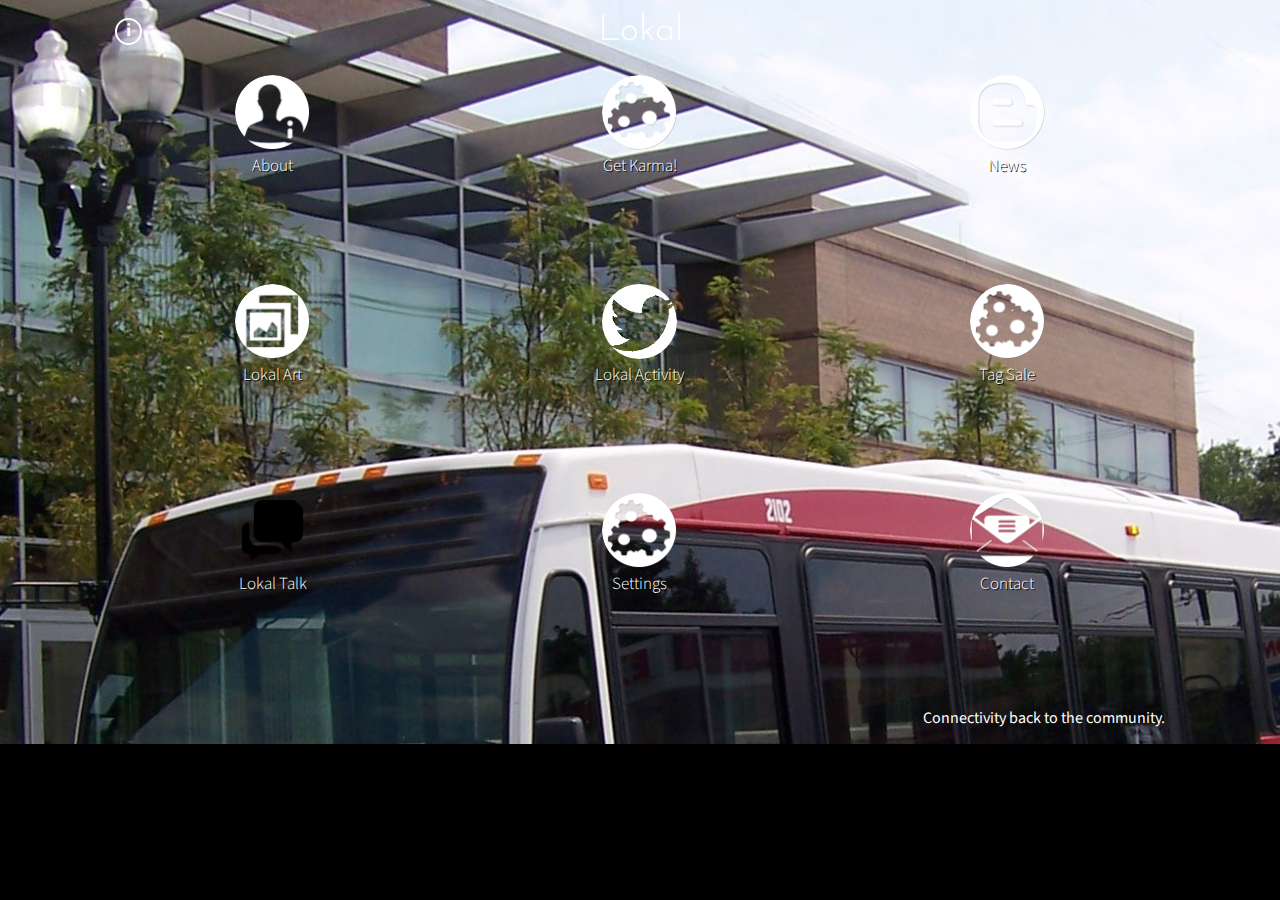
==== commit 3935b86c: "lots of changes, especially on map" ====
--- a/Source/static/index.html
+++ b/Source/static/index.html
@@ -34,7 +34,7 @@
         <!--
         <script>(function(a,b,c){if(c in b&&b[c]){var d,e=a.location,f=/^(a|html)$/i;a.addEventListener("click",function(a){d=a.target;while(!f.test(d.nodeName))d=d.parentNode;"href"in d&&(d.href.indexOf("http")||~d.href.indexOf(e.host))&&(a.preventDefault(),e.href=d.href)},!1)}})(document,window.navigator,"standalone")</script>
         -->
-        
+        <script src="http://maps.google.com/maps/api/js?sensor=false"></script>
         <link href='http://fonts.googleapis.com/css?family=Source+Sans+Pro:100,200,300,400' rel='stylesheet' type='text/css'>
         <link href='http://fonts.googleapis.com/css?family=Josefin+Sans:100,300' rel='stylesheet' type='text/css'>
         
@@ -52,14 +52,14 @@
         
         <script src="js/vendor/zepto.min.js"></script>
 
-        <script src="js/jquery-1.8.2.min.js"></script>
+        <!--<script src="js/jquery-1.8.2.min.js"></script>-->
         <script src="js/jquery.mobile-1.2.0.min.js"></script>
         <script src="js/helper.js"></script>
         <script src="js/jquery.flexslider-min.js"></script>
         <script src="js/photoswipe/klass.min.js"></script>
         <script src="js/photoswipe/code.photoswipe.jquery-3.0.5.min.js"></script>
         <script src="js/jquery.easyListSplitter.js"></script>
-        <script src="http://maps.google.com/maps/api/js?sensor=false"></script>
+
         
         <script src="js/forms.js"></script>
         <script src="js/main.js"></script>
@@ -143,9 +143,9 @@
                             </a>
                         </li>
                         <li>
-                            <a href="portfolio.html" class="menu-item">
-                                <img src="images/home-icons/icon-portfolio.png" alt="Portfolio">
-                                <span>Open Forum</span>
+                            <a href="http://localhost:5000" class="menu-item">
+                                <img src="images/home-icons/chatboxes.png" alt="Portfolio">
+                                <span>Lokal Talk</span>
                             </a>
                         </li>
                         
@@ -190,7 +190,7 @@
         <script>
             var images = ["1.jpg", "2.jpg", "4.jpg", "5.jpg", "6.jpg", "7.jpg", "8.jpg", "9.jpg"];
             $('#home-page').css({'background-image': 'url(images/local-img/' +images[Math.floor(Math.random()*images.length)] + ')',
-            'background-size': 'auto 100%',
+            'background-size': 'auto 150%',
             'overflow': 'hidden'
             });
         </script>
--- a/Source/static/css/main.css
+++ b/Source/static/css/main.css
@@ -352,6 +352,13 @@
 .margpage.margbottom {
   margin-bottom: 9%;
 }
+
+.map-canvas {
+    width: 100%;
+    height: 100%;
+}
+
+
 .padpage {
   padding-left: 9%;
   padding-right: 9%;
